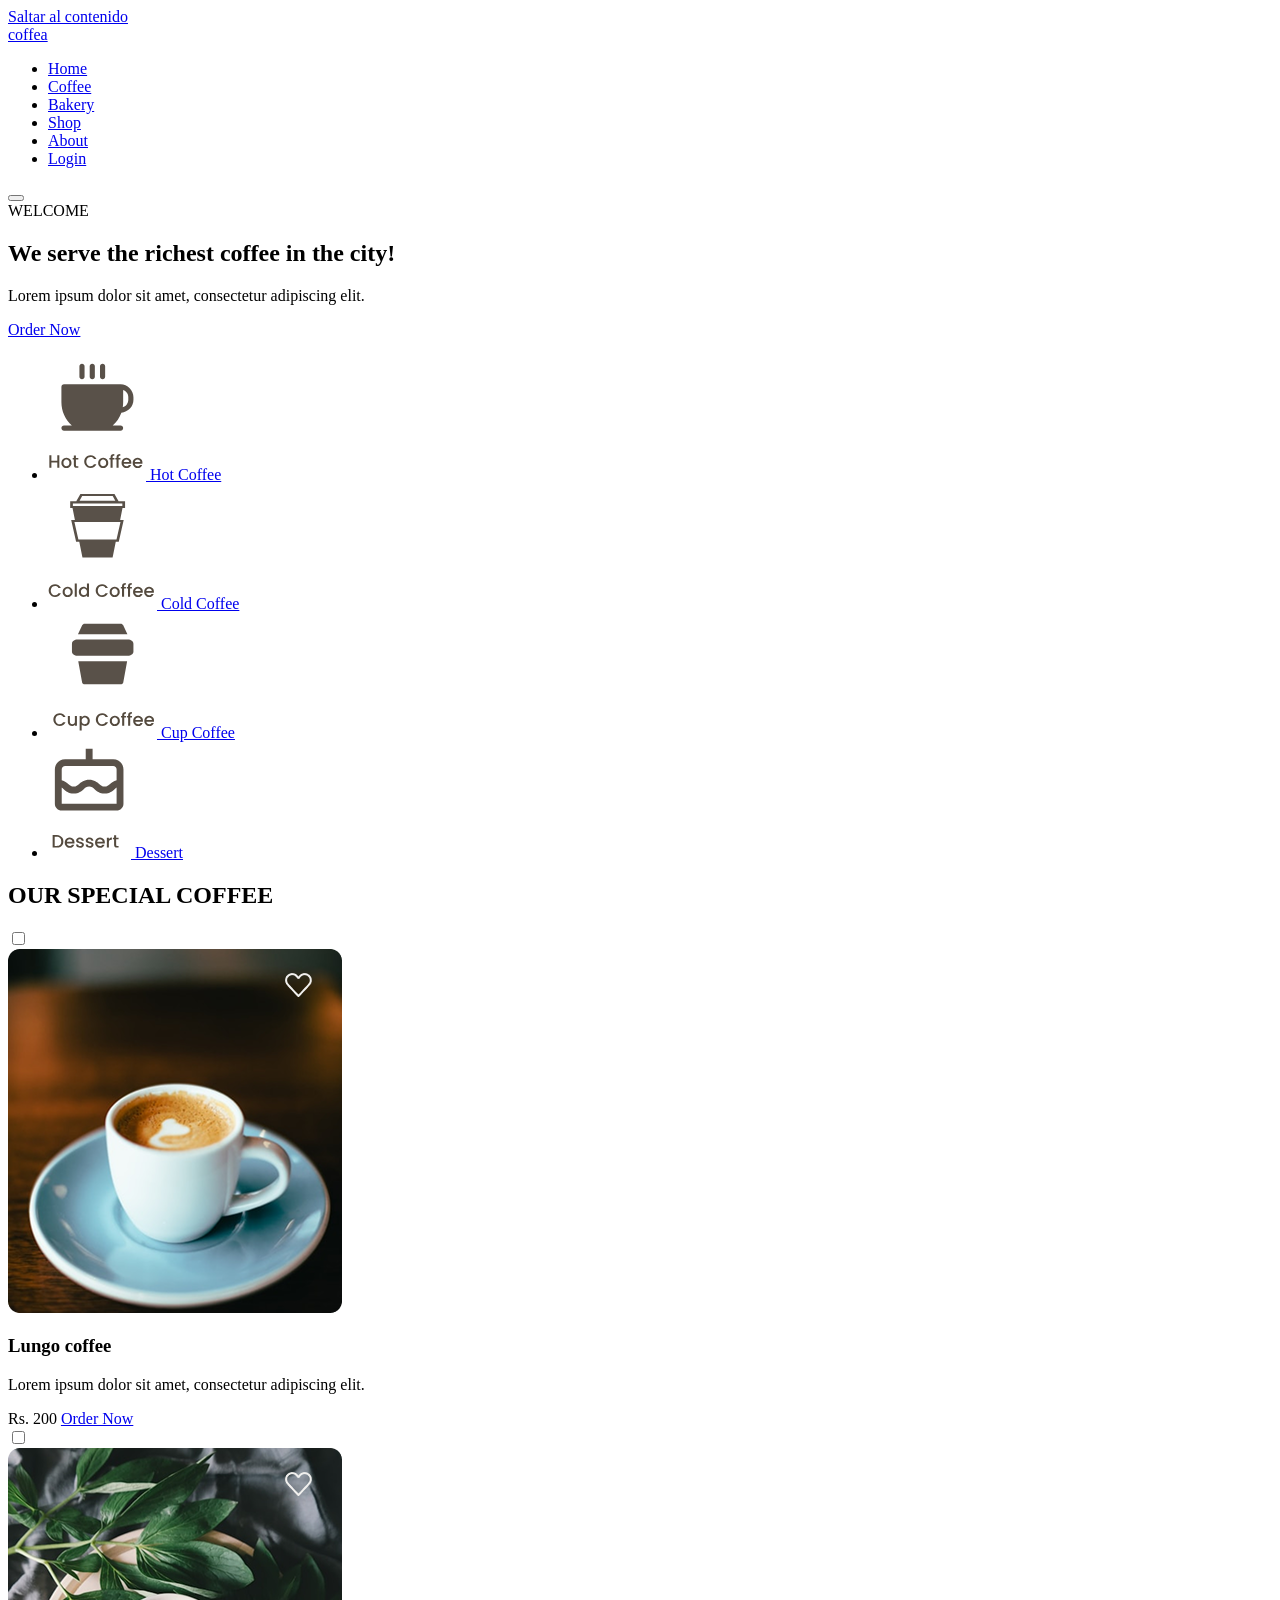
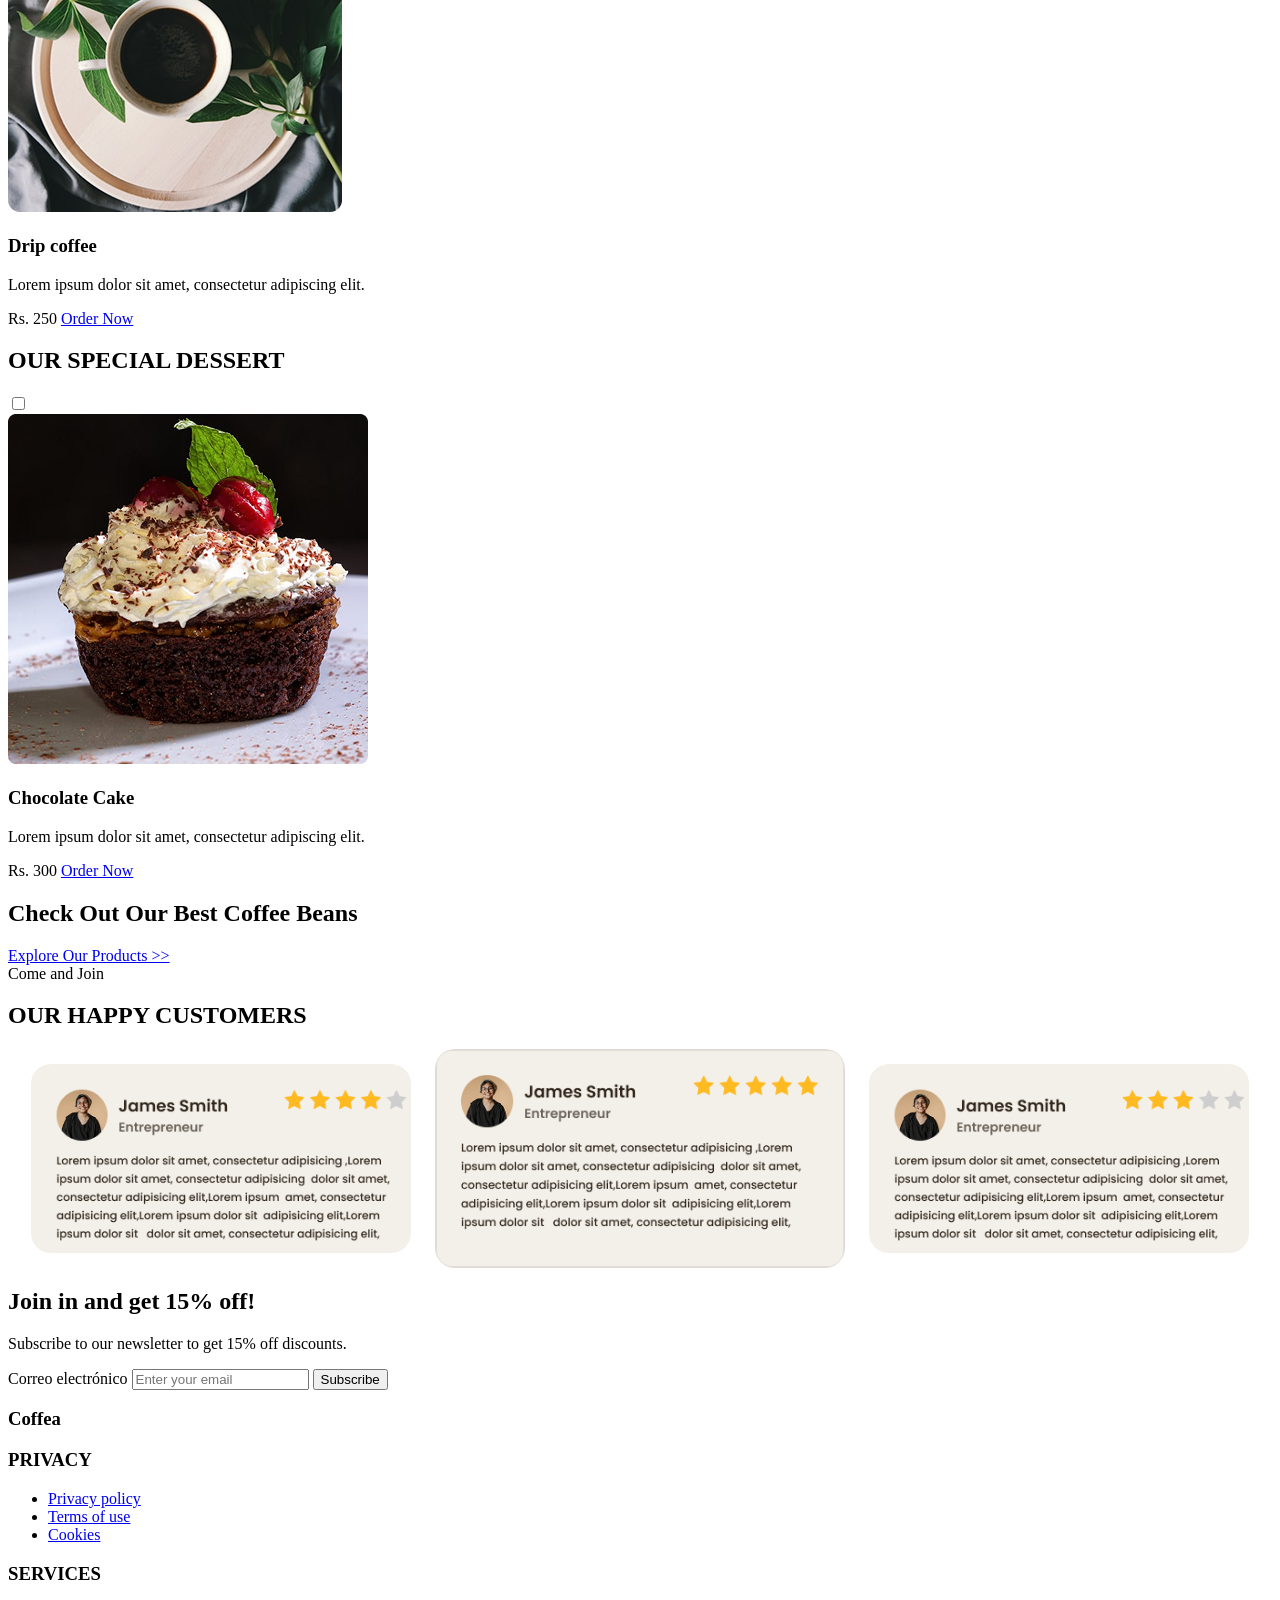
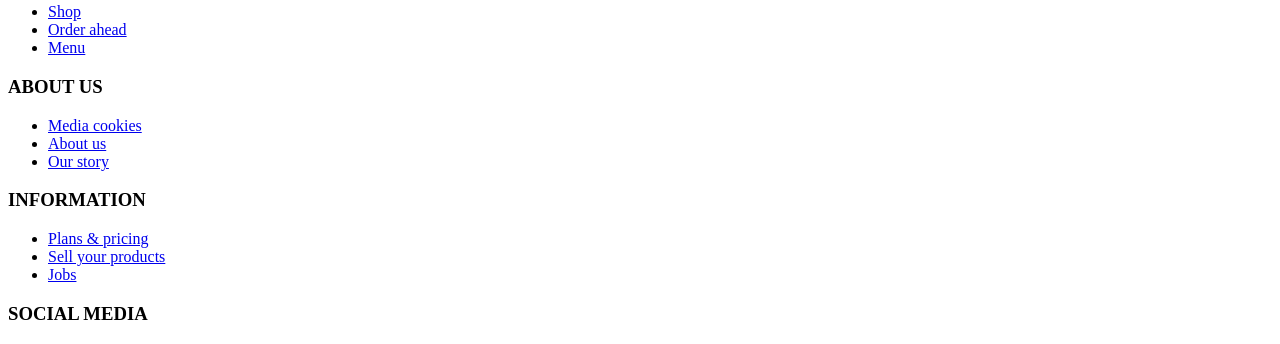
==== index.html @ 251a5ec9 "UX-UI-Tp-4" ====
<!DOCTYPE html>
<html lang="es">
<head>
  <meta charset="UTF-8">
  <meta name="viewport" content="width=device-width, initial-scale=1.0">
  <title>Coffea - We serve the richest coffee in the city!</title>
  <meta name="description" content="Landing page oficial de la cafetería Coffea. Disfruta del mejor café y postres artesanales.">
  
  <link rel="preconnect" href="https://fonts.googleapis.com">
  <link rel="preconnect" href="https://fonts.gstatic.com" crossorigin>
  <link href="https://fonts.googleapis.com/css2?family=Outfit:wght@400;500;600&family=Playfair+Display:wght@500;600;700&family=Poppins:wght@400;500;600&family=Reggae+One&display=swap" rel="stylesheet">
  
  <link rel="stylesheet" href="css/main.css">
</head>
<body>

  <a class="skip-link" href="#main">Saltar al contenido</a>

  <header class="header">
    <div class="container header__container">
      <a href="/" class="header__logo">coffea</a>
      <nav class="header__nav" aria-label="Principal">
        <ul>
          <li><a href="#home">Home</a></li>
          <li><a href="#coffee">Coffee</a></li>
          <li><a href="#bakery">Bakery</a></li>
          <li><a href="#shop">Shop</a></li>
          <li><a href="#about">About</a></li>
          <li><a href="#login">Login</a></li>
        </ul>
      </nav>
      <button type="button" class="header__search-btn" aria-label="Buscar">
        <!-- Ícono de lupa -->
      </button>
    </div>
  </header>

  <main id="main">

    <!-- Hero -->
    <section class="hero" id="home" aria-labelledby="hero-title">
      <div class="container hero__content">
        <span class="hero__eyebrow">WELCOME</span>
        <h1 id="hero-title" class="hero__title">We serve the richest coffee in the city!</h1>
        <p class="hero__description">Lorem ipsum dolor sit amet, consectetur adipiscing elit.</p>
        <a href="#coffee" class="btn btn--primary">Order Now</a>
      </div>
    </section>

    <!-- Categorías -->
    <section class="categories" aria-label="Categorías">
      <div class="container categories__container">
        <ul>
          <li class="categories__item">
            <a href="#hot-coffee">
              <img src="assets/icons/hot-coffee.svg" alt="Hot Coffee">
              Hot Coffee
            </a>
          </li>
          <li class="categories__item">
            <a href="#cold-coffee">
              <img src="assets/icons/cold-coffee.svg" alt="Cold Coffee">
              Cold Coffee
            </a>
          </li>
          <li class="categories__item">
            <a href="#cup-coffee">
              <img src="assets/icons/cup-coffee.svg" alt="Cup Coffee">
              Cup Coffee
            </a>
          </li>
          <li class="categories__item">
            <a href="#dessert">
              <img src="assets/icons/dessert.svg" alt="Dessert">
              Dessert
            </a>
          </li>
        </ul>
      </div>
    </section>

    <!-- Our Special Coffee -->
    <section class="products" id="coffee" aria-labelledby="coffee-title">
      <div class="container">
        <h2 id="coffee-title" class="section-title">OUR SPECIAL COFFEE</h2>
        <div class="carousel">
          <article class="product-card">
            <div class="product-card__img-wrapper">
              <div class="product-card__favorite">
                <input type="checkbox" id="fav-1">
                <label for="fav-1" aria-label="Marcar como favorito"></label>
              </div>
              <img src="assets/img/product-1.png" alt="Lungo coffee" class="product-card__img">
            </div>
            <h3 class="product-card__title">Lungo coffee</h3>
            <p class="product-card__description">Lorem ipsum dolor sit amet, consectetur adipiscing elit.</p>
            <div class="product-card__footer">
              <span class="product-card__price">Rs. 200</span>
              <a href="#shop" class="product-card__btn">Order Now</a>
            </div>
          </article>
          
          <article class="product-card">
            <div class="product-card__img-wrapper">
              <div class="product-card__favorite">
                <input type="checkbox" id="fav-2">
                <label for="fav-2" aria-label="Marcar como favorito"></label>
              </div>
              <img src="assets/img/product-2.png" alt="Drip coffee" class="product-card__img">
            </div>
            <h3 class="product-card__title">Drip coffee</h3>
            <p class="product-card__description">Lorem ipsum dolor sit amet, consectetur adipiscing elit.</p>
            <div class="product-card__footer">
              <span class="product-card__price">Rs. 250</span>
              <a href="#shop" class="product-card__btn">Order Now</a>
            </div>
          </article>
        </div>
      </div>
    </section>

    <!-- Our Special Dessert -->
    <section class="products" id="bakery" aria-labelledby="dessert-title">
      <div class="container">
        <h2 id="dessert-title" class="section-title">OUR SPECIAL DESSERT</h2>
        <div class="carousel">
          <article class="product-card">
            <div class="product-card__img-wrapper">
              <div class="product-card__favorite">
                <input type="checkbox" id="fav-3">
                <label for="fav-3" aria-label="Marcar como favorito"></label>
              </div>
              <img src="assets/img/product-3.png" alt="Chocolate Cake" class="product-card__img">
            </div>
            <h3 class="product-card__title">Chocolate Cake</h3>
            <p class="product-card__description">Lorem ipsum dolor sit amet, consectetur adipiscing elit.</p>
            <div class="product-card__footer">
              <span class="product-card__price">Rs. 300</span>
              <a href="#shop" class="product-card__btn">Order Now</a>
            </div>
          </article>
        </div>
      </div>
    </section>

    <!-- Promo -->
    <section class="promo">
      <div class="container promo__content">
        <h2 class="promo__title">Check Out Our Best Coffee Beans</h2>
        <a href="#shop" class="btn btn--espresso">Explore Our Products &gt;&gt;</a>
      </div>
    </section>

    <!-- Testimonials -->
    <section class="testimonials" aria-labelledby="testimonials-title">
      <div class="container">
        <div class="testimonials__header">
          <span class="testimonials__subtitle">Come and Join</span>
          <h2 id="testimonials-title" class="section-title">OUR HAPPY CUSTOMERS</h2>
        </div>
        <div class="testimonials__grid" style="display: flex; justify-content: center; align-items: center; gap: 24px; flex-wrap: wrap;">
          <img src="assets/img/avatar-1.png" alt="Testimonio de cliente" style="width: 100%; max-width: 380px; height: auto; border-radius: 20px;">
          <img src="assets/img/avatar-2.png" alt="Testimonio de cliente destacado" style="width: 100%; max-width: 410px; height: auto; border-radius: 20px;">
          <img src="assets/img/avatar-3.png" alt="Testimonio de cliente" style="width: 100%; max-width: 380px; height: auto; border-radius: 20px;">
        </div>
      </div>
    </section>

    <!-- Newsletter -->
    <section class="newsletter">
      <div class="container">
        <h2 class="newsletter__title">Join in and get 15% off!</h2>
        <p class="newsletter__subtitle">Subscribe to our newsletter to get 15% off discounts.</p>
        <form class="newsletter__form" action="#" method="POST">
          <label for="email-input" class="visually-hidden">Correo electrónico</label>
          <input type="email" id="email-input" name="email" placeholder="Enter your email" required autocomplete="email" class="newsletter__input">
          <button type="submit" class="btn btn--espresso">Subscribe</button>
        </form>
      </div>
    </section>

  </main>

  <!-- Footer -->
  <footer class="footer" id="about">
    <div class="container footer__container">
      <div class="footer__brand">
        <h3 class="footer__logo">Coffea</h3>
      </div>
      <nav class="footer__nav" aria-label="Privacy">
        <h3 class="footer__heading">PRIVACY</h3>
        <ul>
          <li><a href="#">Privacy policy</a></li>
          <li><a href="#">Terms of use</a></li>
          <li><a href="#">Cookies</a></li>
        </ul>
      </nav>
      <nav class="footer__nav" aria-label="Services">
        <h3 class="footer__heading">SERVICES</h3>
        <ul>
          <li><a href="#">Shop</a></li>
          <li><a href="#">Order ahead</a></li>
          <li><a href="#">Menu</a></li>
        </ul>
      </nav>
      <nav class="footer__nav" aria-label="About Us">
        <h3 class="footer__heading">ABOUT US</h3>
        <ul>
          <li><a href="#">Media cookies</a></li>
          <li><a href="#">About us</a></li>
          <li><a href="#">Our story</a></li>
        </ul>
      </nav>
      <nav class="footer__nav" aria-label="Information">
        <h3 class="footer__heading">INFORMATION</h3>
        <ul>
          <li><a href="#">Plans &amp; pricing</a></li>
          <li><a href="#">Sell your products</a></li>
          <li><a href="#">Jobs</a></li>
        </ul>
      </nav>
      <div class="footer__social" aria-label="Redes sociales">
        <h3 class="footer__heading">SOCIAL MEDIA</h3>
        <div class="footer__social-icons">
          <!-- Enlaces de redes sociales -->
        </div>
      </div>
    </div>
  </footer>

</body>
</html>
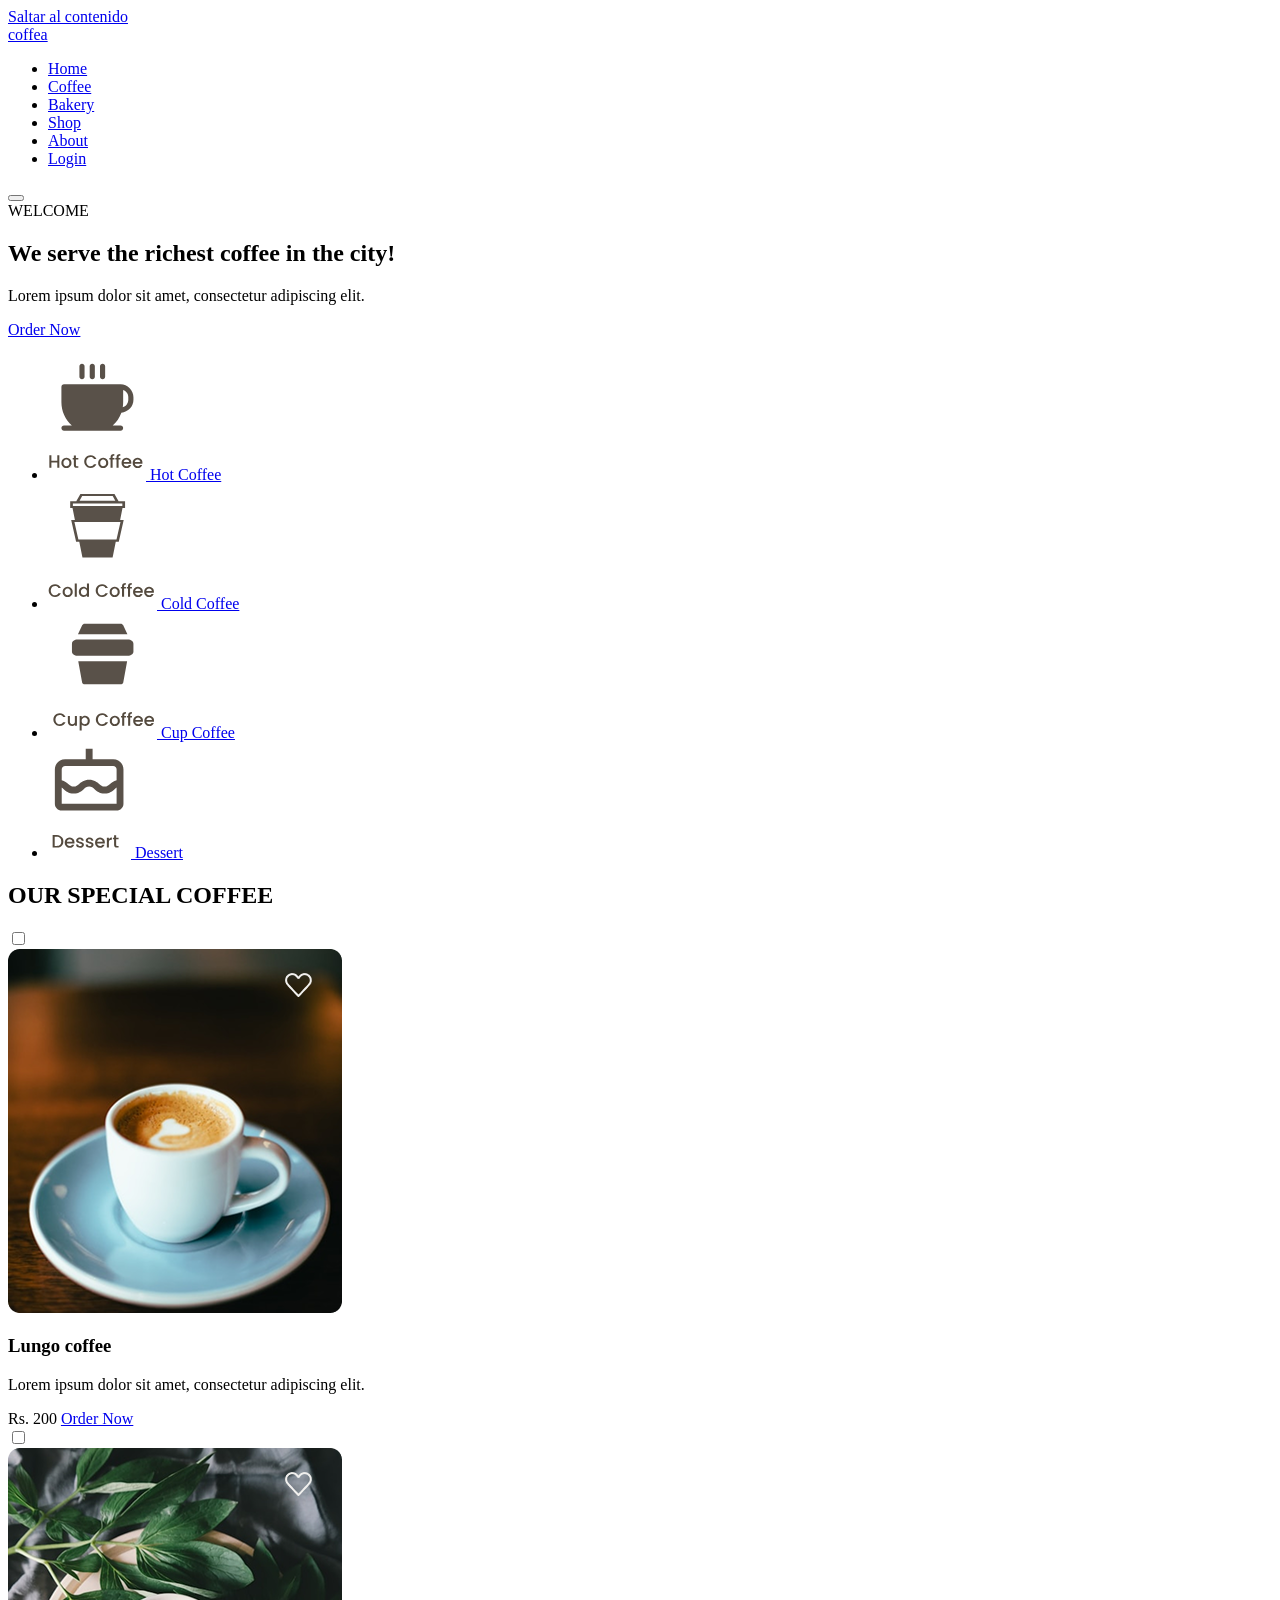
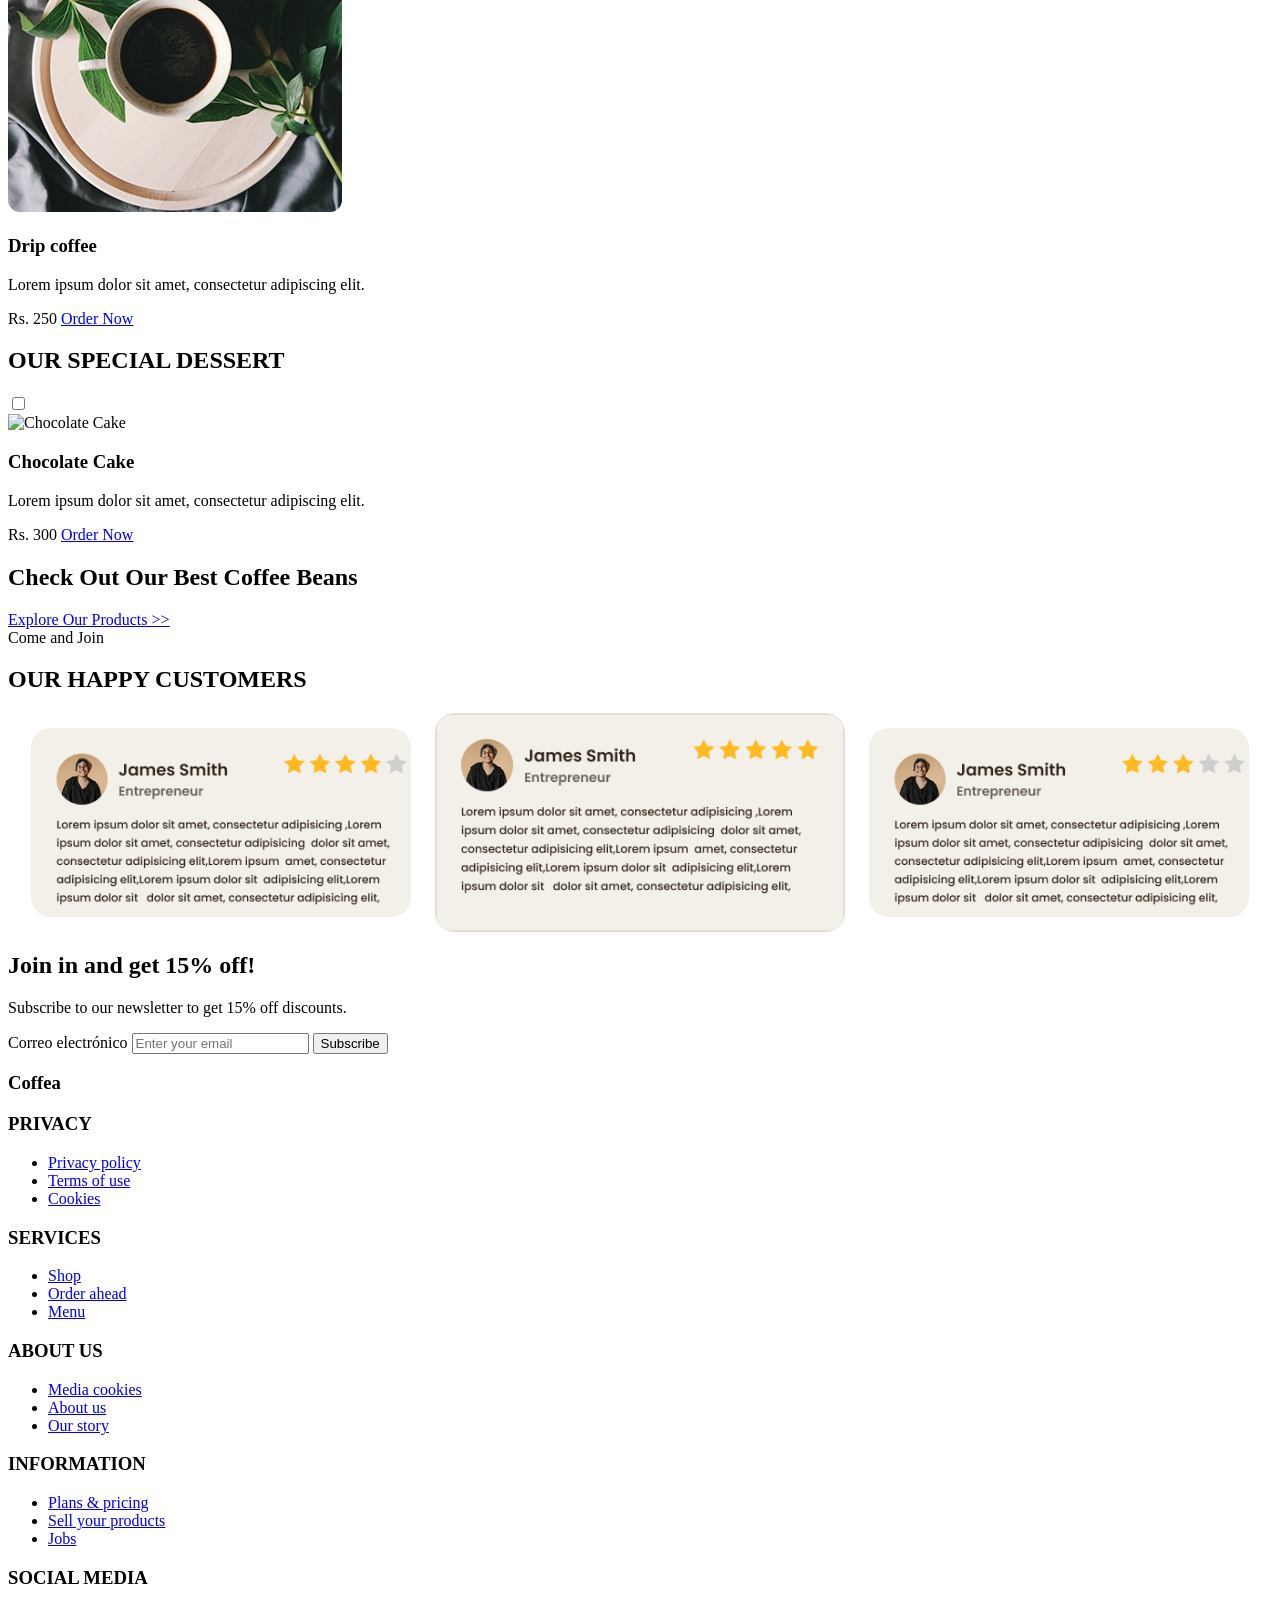
==== commit af2ac812: "Correccion y enlace de despliegue" ====
--- a/index.html
+++ b/index.html
@@ -18,7 +18,7 @@
 
   <header class="header">
     <div class="container header__container">
-      <a href="/" class="header__logo">coffea</a>
+      <a href="#" class="header__logo">coffea</a>
       <nav class="header__nav" aria-label="Principal">
         <ul>
           <li><a href="#home">Home</a></li>
@@ -130,7 +130,7 @@
                 <input type="checkbox" id="fav-3">
                 <label for="fav-3" aria-label="Marcar como favorito"></label>
               </div>
-              <img src="assets/img/product-3.png" alt="Chocolate Cake" class="product-card__img">
+              <img src="assets/img/dessert-1.png" alt="Chocolate Cake" class="product-card__img">
             </div>
             <h3 class="product-card__title">Chocolate Cake</h3>
             <p class="product-card__description">Lorem ipsum dolor sit amet, consectetur adipiscing elit.</p>
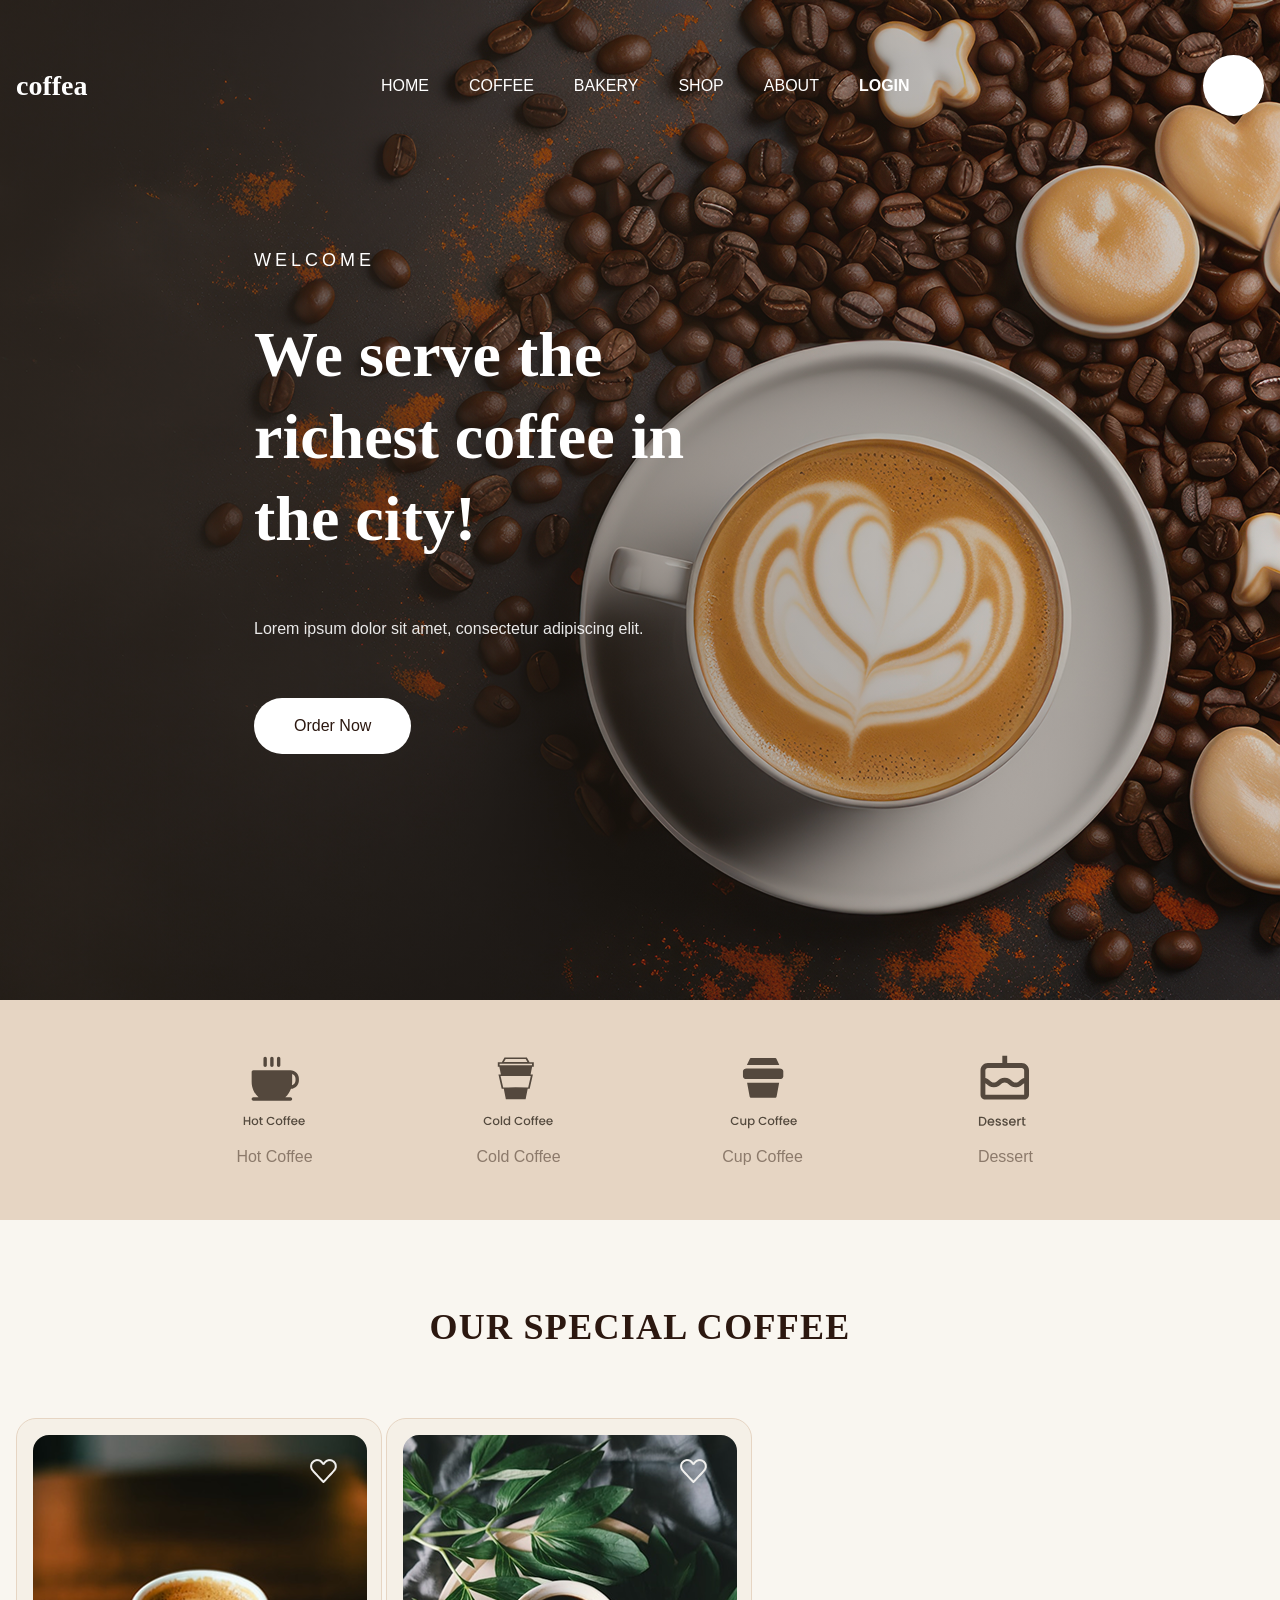
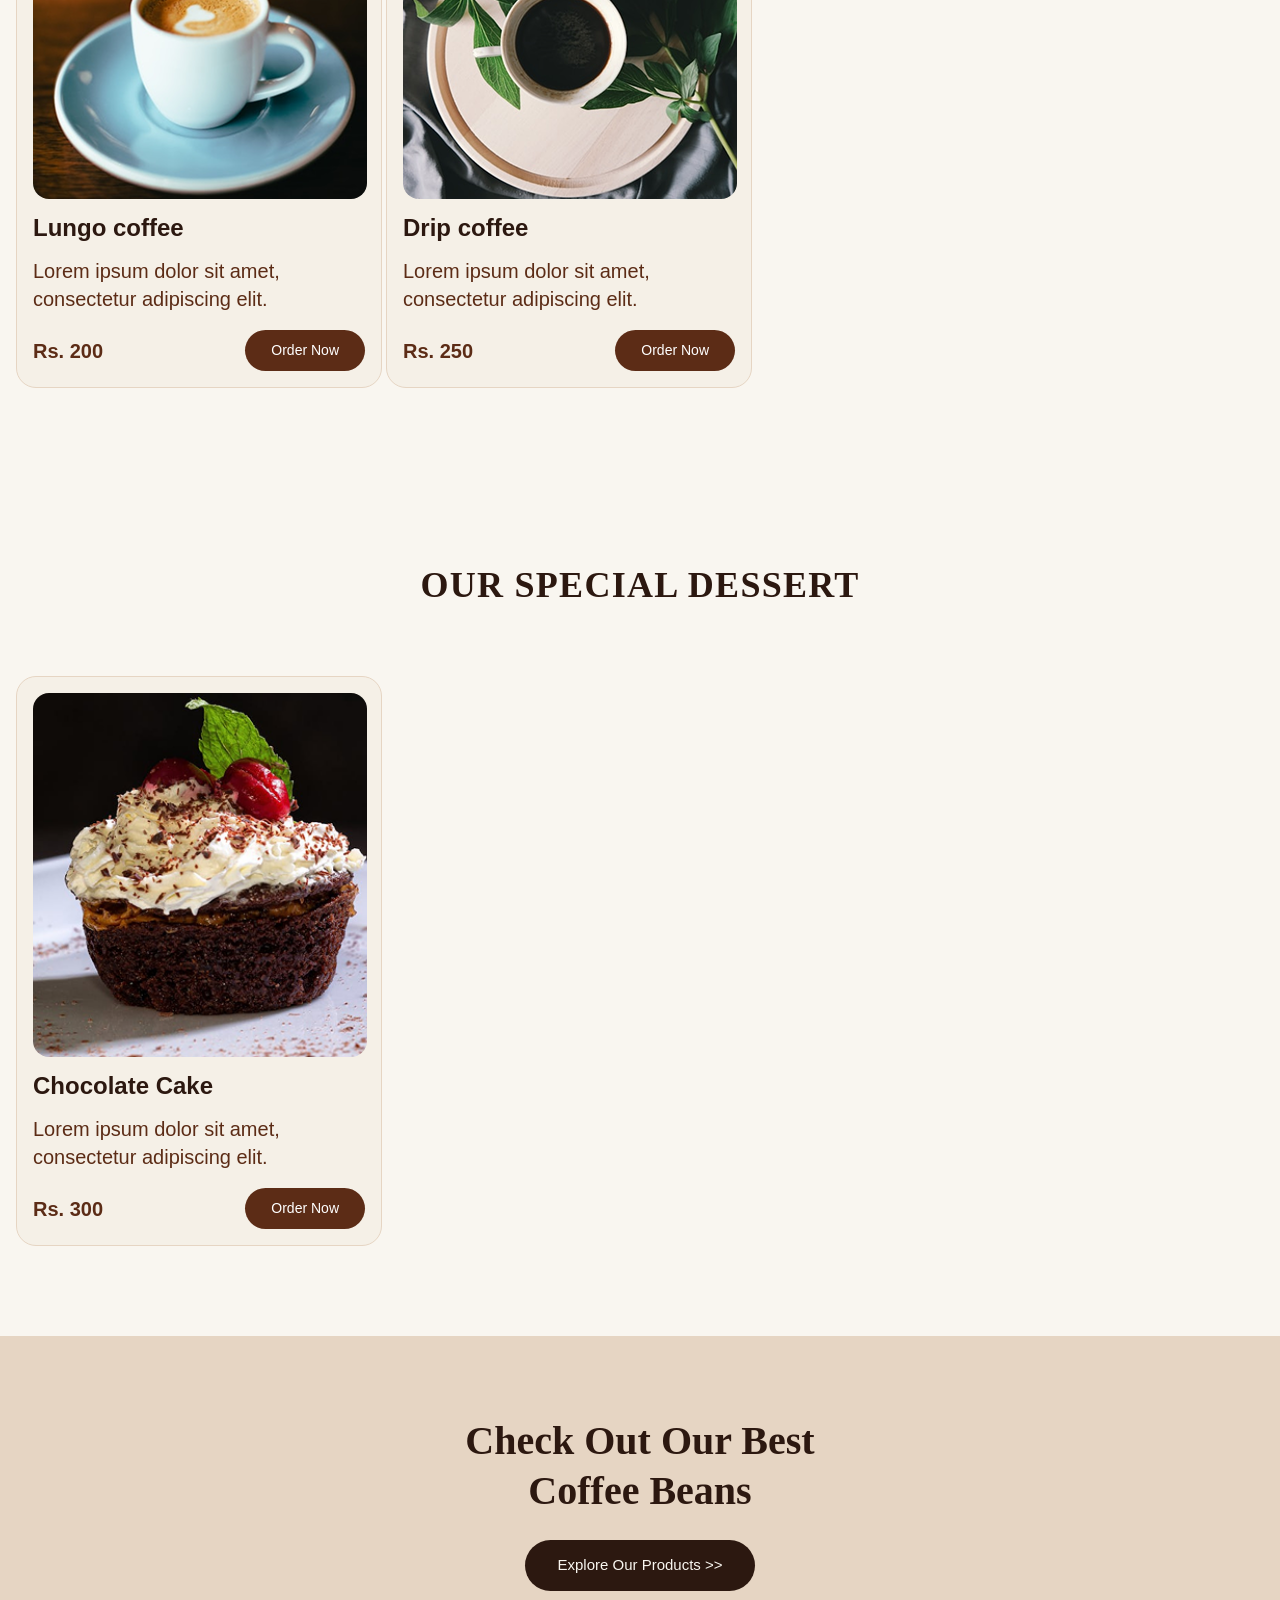
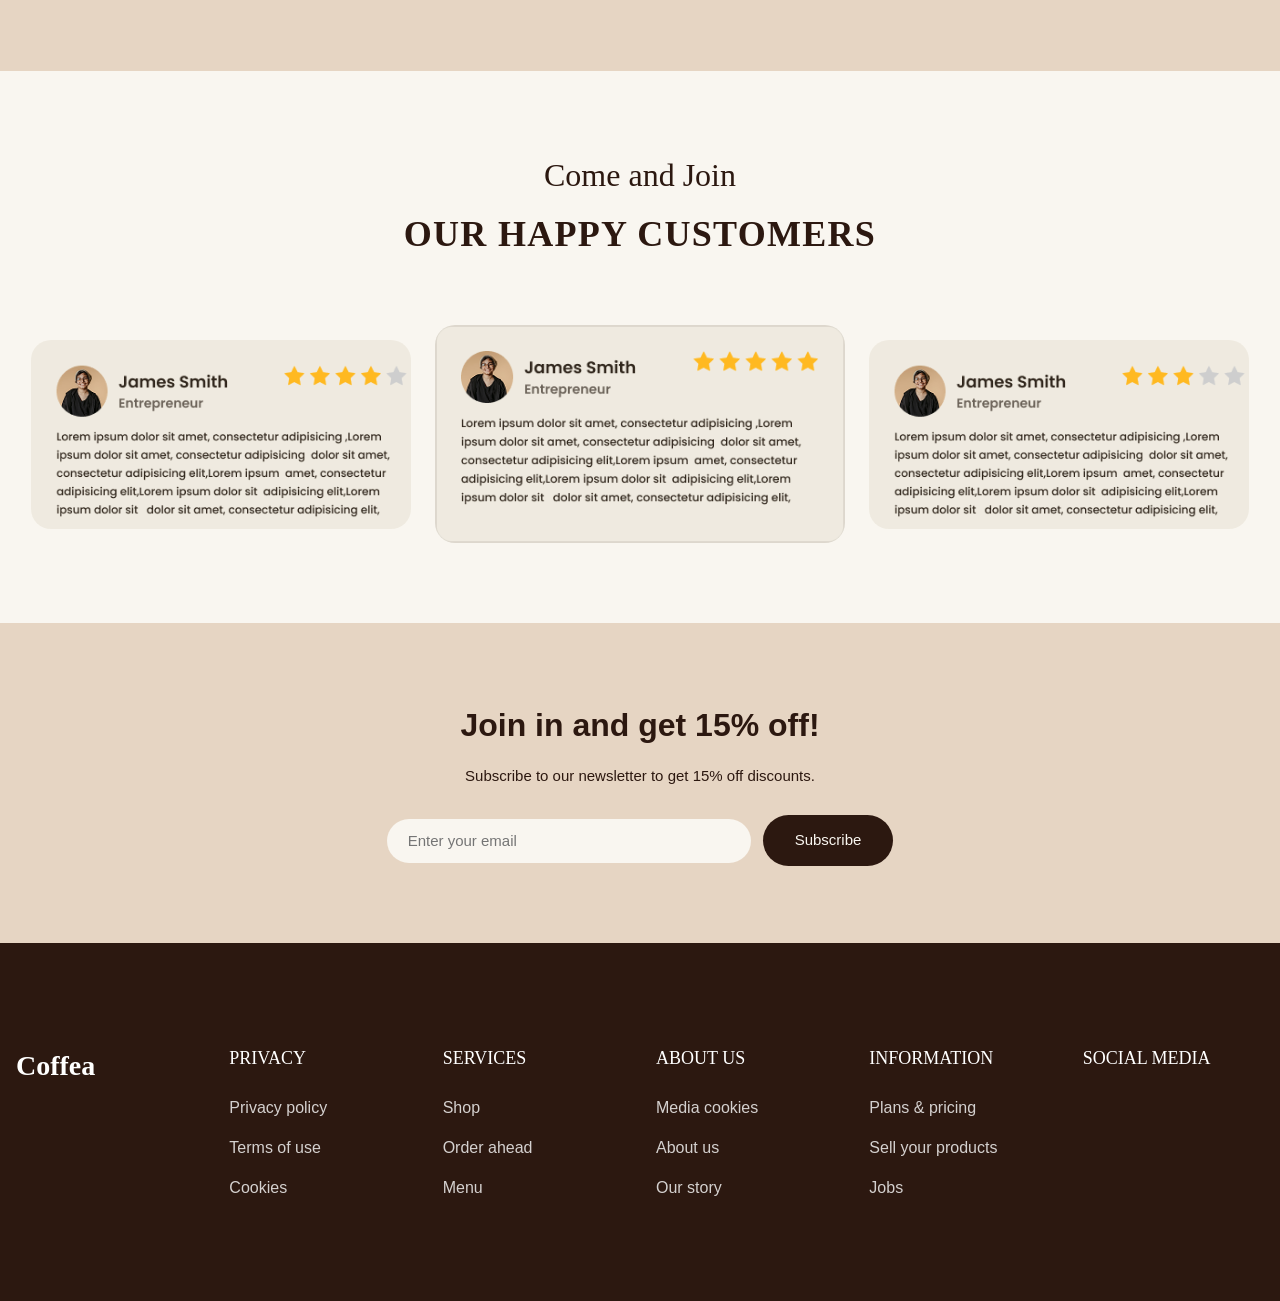
==== commit 81d20388: "correccion ruta CSS" ====
--- a/index.html
+++ b/index.html
@@ -10,7 +10,7 @@
   <link rel="preconnect" href="https://fonts.gstatic.com" crossorigin>
   <link href="https://fonts.googleapis.com/css2?family=Outfit:wght@400;500;600&family=Playfair+Display:wght@500;600;700&family=Poppins:wght@400;500;600&family=Reggae+One&display=swap" rel="stylesheet">
   
-  <link rel="stylesheet" href="css/main.css">
+  <link rel="stylesheet" href="CSS/main.css">
 </head>
 <body>
 
@@ -130,7 +130,7 @@
                 <input type="checkbox" id="fav-3">
                 <label for="fav-3" aria-label="Marcar como favorito"></label>
               </div>
-              <img src="assets/img/dessert-1.png" alt="Chocolate Cake" class="product-card__img">
+              <img src="assets/img/product-3.png" alt="Chocolate Cake" class="product-card__img">
             </div>
             <h3 class="product-card__title">Chocolate Cake</h3>
             <p class="product-card__description">Lorem ipsum dolor sit amet, consectetur adipiscing elit.</p>
--- a/CSS/main.css
+++ b/CSS/main.css
@@ -0,0 +1,15 @@
+@layer tokens, base, layout, components, utilities;
+
+@import "tokens.css" layer(tokens);
+@import "base.css" layer(base);
+@import "layout.css" layer(layout);
+@import "components/header.css" layer(components);
+@import "components/hero.css" layer(components);
+@import "components/categories.css" layer(components);
+@import "components/product-card.css" layer(components);
+@import "components/carousel.css" layer(components);
+@import "components/promo.css" layer(components);
+@import "components/testimonial-card.css" layer(components);
+@import "components/newsletter.css" layer(components);
+@import "components/footer.css" layer(components);
+@import "utilities.css" layer(utilities);
